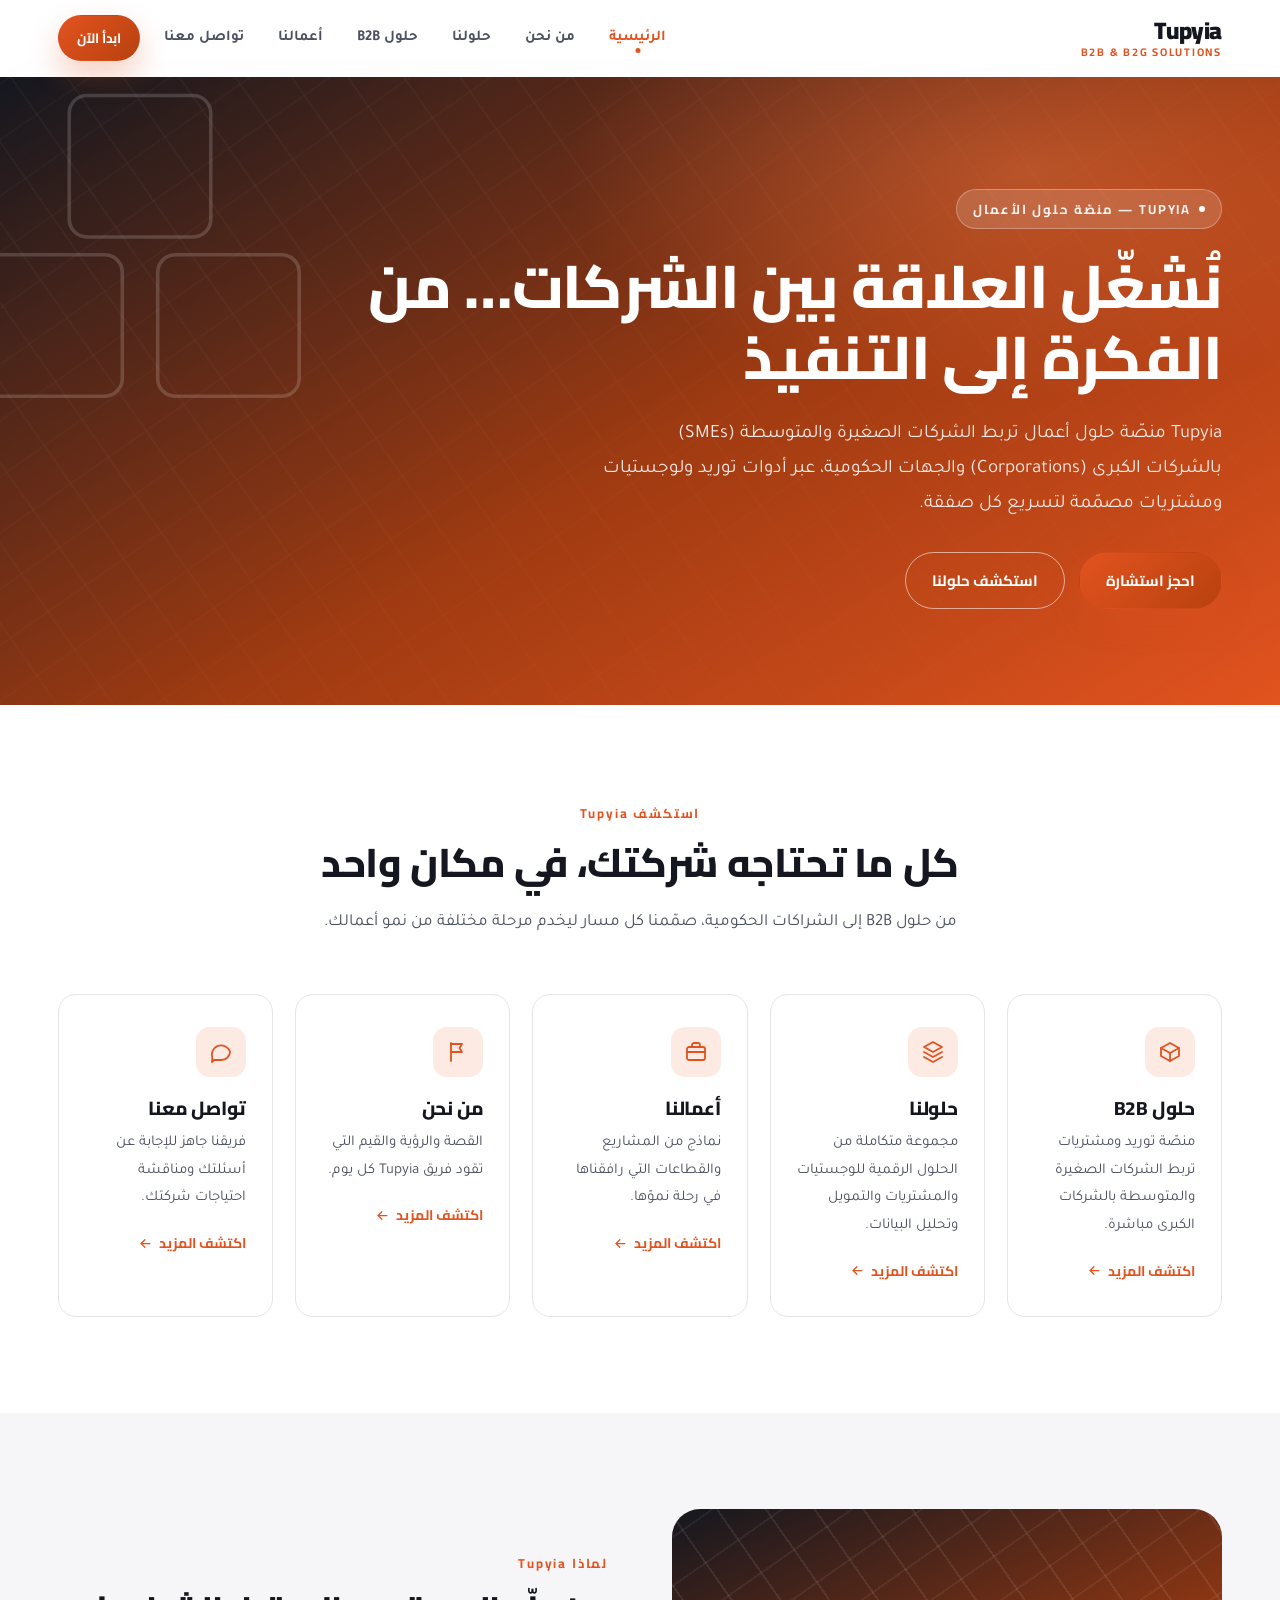
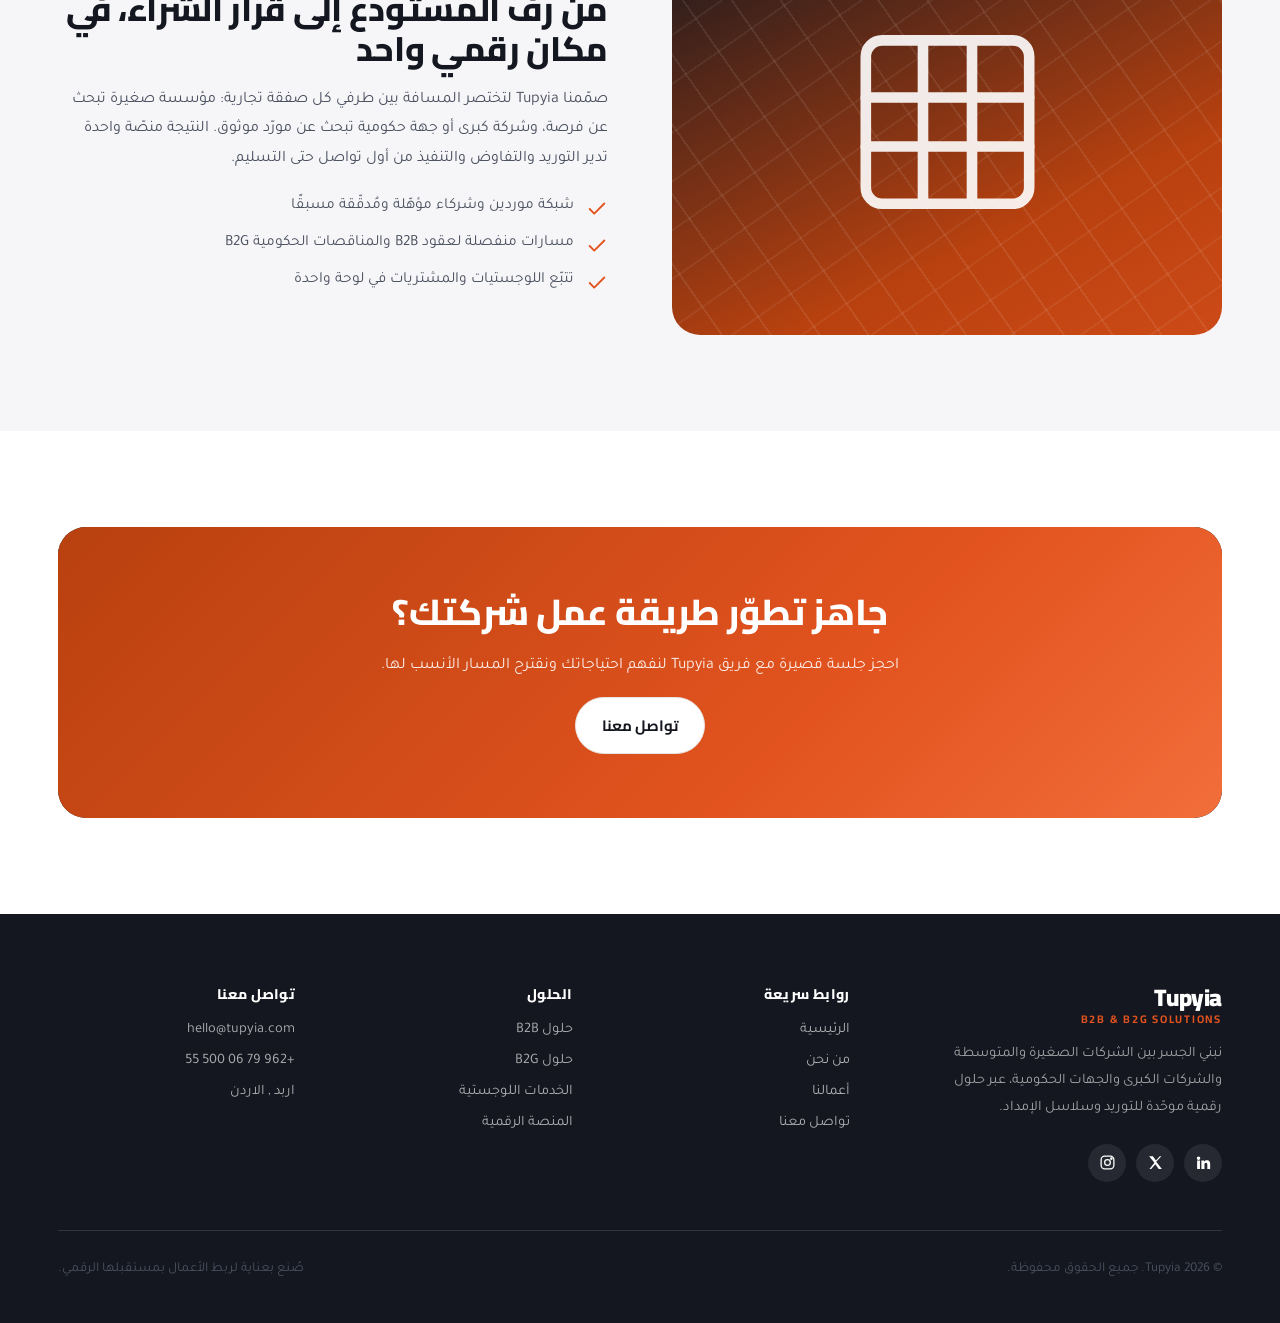
==== New folder (3)/index.html @ 929090be "Add files via upload" ====
<!DOCTYPE html>
<html lang="ar" dir="rtl">
<head>
<meta charset="UTF-8">
<meta name="viewport" content="width=device-width, initial-scale=1.0">
<title>Tupyia — منصّة حلول الأعمال B2B وB2G</title>
<meta name="description" content="Tupyia تربط الشركات الصغيرة والمتوسطة بالشركات الكبرى والجهات الحكومية عبر حلول توريد ولوجستيات ومشتريات موحّدة.">
<link rel="stylesheet" href="styles.css">
</head>
<body data-page="home">

<header class="site-header">
  <div class="container">
    <nav class="nav">
      <a href="index.html" class="logo">
        <strong>Tupyia</strong>
        <span>B2B &amp; B2G SOLUTIONS</span>
      </a>
      <div class="nav-panel" id="nav-panel">
        <ul class="nav-links">
          <li><a href="index.html" class="nav-link" data-page="home">الرئيسية</a></li>
          <li><a href="about.html" class="nav-link" data-page="about">من نحن</a></li>
          <li><a href="solutions.html" class="nav-link" data-page="solutions">حلولنا</a></li>
          <li><a href="business.html" class="nav-link" data-page="business">حلول B2B</a></li>
          <li><a href="work.html" class="nav-link" data-page="work">أعمالنا</a></li>
          <li><a href="contact.html" class="nav-link" data-page="contact">تواصل معنا</a></li>
        </ul>
        <div class="header-actions">
          <a href="contact.html" class="btn btn-primary btn-sm btn-cta">ابدأ الآن</a>
        </div>
      </div>
      <button class="menu-toggle" id="menu-toggle" type="button" aria-label="فتح القائمة" aria-expanded="false" aria-controls="nav-panel"><span></span></button>
    </nav>
  </div>
</header>

<main>

  <section class="hero">
    <svg class="hero-icon" viewBox="0 0 260 260" width="460" height="460" style="top:-70px; inset-inline-end:-90px;" aria-hidden="true">
      <rect x="40" y="140" width="80" height="80" rx="10" fill="none" stroke="#fff" stroke-width="2"/>
      <rect x="140" y="140" width="80" height="80" rx="10" fill="none" stroke="#fff" stroke-width="2"/>
      <rect x="90" y="50" width="80" height="80" rx="10" fill="none" stroke="#fff" stroke-width="2"/>
    </svg>
    <div class="container">
      <div class="hero-inner wide reveal">
        <span class="eyebrow">TUPYIA — منصّة حلول الأعمال</span>
        <h1>نُشغّل العلاقة بين الشركات… من الفكرة إلى التنفيذ</h1>
        <p class="lead">Tupyia منصّة حلول أعمال تربط الشركات الصغيرة والمتوسطة (SMEs) بالشركات الكبرى (Corporations) والجهات الحكومية، عبر أدوات توريد ولوجستيات ومشتريات مصمّمة لتسريع كل صفقة.</p>
        <div class="hero-actions">
          <a href="contact.html" class="btn btn-primary">احجز استشارة</a>
          <a href="solutions.html" class="btn btn-ghost">استكشف حلولنا</a>
        </div>
      </div>
    </div>
  </section>

  <section class="section">
    <div class="container">
      <div class="section-head center reveal">
        <span class="eyebrow-dark">استكشف Tupyia</span>
        <h2>كل ما تحتاجه شركتك، في مكان واحد</h2>
        <p>من حلول B2B إلى الشراكات الحكومية، صمّمنا كل مسار ليخدم مرحلة مختلفة من نمو أعمالك.</p>
      </div>

      <div class="grid grid-5" data-reveal-group>
        <a href="business.html" class="card reveal">
          <div class="card-icon">
            <svg viewBox="0 0 24 24" fill="none" stroke="currentColor" stroke-width="1.8" stroke-linecap="round" stroke-linejoin="round"><path d="M21 8l-9-5-9 5 9 5 9-5z"/><path d="M3 8v8l9 5 9-5V8"/><path d="M12 13v8"/></svg>
          </div>
          <h3>حلول B2B</h3>
          <p>منصّة توريد ومشتريات تربط الشركات الصغيرة والمتوسطة بالشركات الكبرى مباشرة.</p>
          <span class="card-link">اكتشف المزيد
            <svg viewBox="0 0 24 24" fill="none" stroke="currentColor" stroke-width="2" stroke-linecap="round" stroke-linejoin="round"><path d="M19 12H5"/><path d="M11 6l-6 6 6 6"/></svg>
          </span>
        </a>

        <a href="solutions.html" class="card reveal">
          <div class="card-icon">
            <svg viewBox="0 0 24 24" fill="none" stroke="currentColor" stroke-width="1.8" stroke-linecap="round" stroke-linejoin="round"><path d="M12 2l9 5-9 5-9-5 9-5z"/><path d="M3 12l9 5 9-5"/><path d="M3 17l9 5 9-5"/></svg>
          </div>
          <h3>حلولنا</h3>
          <p>مجموعة متكاملة من الحلول الرقمية للوجستيات والمشتريات والتمويل وتحليل البيانات.</p>
          <span class="card-link">اكتشف المزيد
            <svg viewBox="0 0 24 24" fill="none" stroke="currentColor" stroke-width="2" stroke-linecap="round" stroke-linejoin="round"><path d="M19 12H5"/><path d="M11 6l-6 6 6 6"/></svg>
          </span>
        </a>

        <a href="work.html" class="card reveal">
          <div class="card-icon">
            <svg viewBox="0 0 24 24" fill="none" stroke="currentColor" stroke-width="1.8" stroke-linecap="round" stroke-linejoin="round"><rect x="3" y="7" width="18" height="13" rx="2"/><path d="M8 7V5a2 2 0 0 1 2-2h4a2 2 0 0 1 2 2v2"/><path d="M3 12h18"/></svg>
          </div>
          <h3>أعمالنا</h3>
          <p>نماذج من المشاريع والقطاعات التي رافقناها في رحلة نموّها.</p>
          <span class="card-link">اكتشف المزيد
            <svg viewBox="0 0 24 24" fill="none" stroke="currentColor" stroke-width="2" stroke-linecap="round" stroke-linejoin="round"><path d="M19 12H5"/><path d="M11 6l-6 6 6 6"/></svg>
          </span>
        </a>

        <a href="about.html" class="card reveal">
          <div class="card-icon">
            <svg viewBox="0 0 24 24" fill="none" stroke="currentColor" stroke-width="1.8" stroke-linecap="round" stroke-linejoin="round"><path d="M5 3v18"/><path d="M5 4h11l-2.5 4L16 12H5"/></svg>
          </div>
          <h3>من نحن</h3>
          <p>القصة والرؤية والقيم التي تقود فريق Tupyia كل يوم.</p>
          <span class="card-link">اكتشف المزيد
            <svg viewBox="0 0 24 24" fill="none" stroke="currentColor" stroke-width="2" stroke-linecap="round" stroke-linejoin="round"><path d="M19 12H5"/><path d="M11 6l-6 6 6 6"/></svg>
          </span>
        </a>

        <a href="contact.html" class="card reveal">
          <div class="card-icon">
            <svg viewBox="0 0 24 24" fill="none" stroke="currentColor" stroke-width="1.8" stroke-linecap="round" stroke-linejoin="round"><path d="M21 11.5a8.5 8.5 0 0 1-8.5 8.5H5l-2 2 .3-3.9A8.5 8.5 0 1 1 21 11.5z"/></svg>
          </div>
          <h3>تواصل معنا</h3>
          <p>فريقنا جاهز للإجابة عن أسئلتك ومناقشة احتياجات شركتك.</p>
          <span class="card-link">اكتشف المزيد
            <svg viewBox="0 0 24 24" fill="none" stroke="currentColor" stroke-width="2" stroke-linecap="round" stroke-linejoin="round"><path d="M19 12H5"/><path d="M11 6l-6 6 6 6"/></svg>
          </span>
        </a>
      </div>
    </div>
  </section>

  <section class="section section-alt">
    <div class="container">
      <div class="split reveal">
        <div class="split-media">
          <div class="glyph">
            <svg viewBox="0 0 24 24" fill="none" stroke="currentColor" stroke-width="1.3" stroke-linecap="round" stroke-linejoin="round"><rect x="2" y="2" width="20" height="20" rx="2"/><line x1="2" y1="9" x2="22" y2="9"/><line x1="2" y1="15" x2="22" y2="15"/><line x1="9" y1="2" x2="9" y2="22"/><line x1="15" y1="2" x2="15" y2="22"/></svg>
          </div>
        </div>
        <div class="split-content">
          <span class="eyebrow-dark">لماذا Tupyia</span>
          <h2>من رفّ المستودع إلى قرار الشراء، في مكان رقمي واحد</h2>
          <p>صمّمنا Tupyia لتختصر المسافة بين طرفي كل صفقة تجارية: مؤسسة صغيرة تبحث عن فرصة، وشركة كبرى أو جهة حكومية تبحث عن مورّد موثوق. النتيجة منصّة واحدة تدير التوريد والتفاوض والتنفيذ من أول تواصل حتى التسليم.</p>
          <ul class="checklist">
            <li>
              <svg viewBox="0 0 24 24" fill="none" stroke="currentColor" stroke-width="2" stroke-linecap="round" stroke-linejoin="round"><path d="M20 6L9 17l-5-5"/></svg>
              شبكة موردين وشركاء مؤهّلة ومُدقّقة مسبقًا
            </li>
            <li>
              <svg viewBox="0 0 24 24" fill="none" stroke="currentColor" stroke-width="2" stroke-linecap="round" stroke-linejoin="round"><path d="M20 6L9 17l-5-5"/></svg>
              مسارات منفصلة لعقود B2B والمناقصات الحكومية B2G
            </li>
            <li>
              <svg viewBox="0 0 24 24" fill="none" stroke="currentColor" stroke-width="2" stroke-linecap="round" stroke-linejoin="round"><path d="M20 6L9 17l-5-5"/></svg>
              تتبّع اللوجستيات والمشتريات في لوحة واحدة
            </li>
          </ul>
        </div>
      </div>
    </div>
  </section>

  <section class="section">
    <div class="container">
      <div class="cta-banner reveal">
        <h2>جاهز تطوّر طريقة عمل شركتك؟</h2>
        <p>احجز جلسة قصيرة مع فريق Tupyia لنفهم احتياجاتك ونقترح المسار الأنسب لها.</p>
        <div class="hero-actions">
          <a href="contact.html" class="btn btn-secondary">تواصل معنا</a>
        </div>
      </div>
    </div>
  </section>

</main>

<footer class="site-footer">
  <div class="container">
    <div class="footer-grid">
      <div class="footer-col footer-brand">
        <a href="index.html" class="logo">
          <strong>Tupyia</strong>
          <span>B2B &amp; B2G SOLUTIONS</span>
        </a>
        <p>نبني الجسر بين الشركات الصغيرة والمتوسطة والشركات الكبرى والجهات الحكومية، عبر حلول رقمية موحّدة للتوريد وسلاسل الإمداد.</p>
        <div class="social-row">
          <a href="#" aria-label="لينكدإن"><svg viewBox="0 0 24 24" fill="currentColor"><path d="M4.98 3.5a2.5 2.5 0 1 1 0 5 2.5 2.5 0 0 1 0-5zM3 9h4v12H3zM9 9h3.8v1.7h.05c.53-1 1.83-2 3.77-2 4.03 0 4.78 2.6 4.78 6v6.3h-4v-5.6c0-1.34-.02-3.06-1.87-3.06-1.87 0-2.16 1.46-2.16 2.96V21H9z"/></svg></a>
          <a href="#" aria-label="إكس"><svg viewBox="0 0 24 24" fill="currentColor"><path d="M3 3l7.5 9.5L3.4 21H6l5.8-6.6L16.5 21H21l-8-10.1L20.3 3H18l-5.3 6-4.4-6H3z"/></svg></a>
          <a href="#" aria-label="إنستغرام"><svg viewBox="0 0 24 24" fill="none" stroke="currentColor" stroke-width="1.8"><rect x="3" y="3" width="18" height="18" rx="5"/><circle cx="12" cy="12" r="4"/><circle cx="17.5" cy="6.5" r="1"/></svg></a>
        </div>
      </div>
      <div class="footer-col">
        <h4>روابط سريعة</h4>
        <ul>
          <li><a href="index.html">الرئيسية</a></li>
          <li><a href="about.html">من نحن</a></li>
          <li><a href="work.html">أعمالنا</a></li>
          <li><a href="contact.html">تواصل معنا</a></li>
        </ul>
      </div>
      <div class="footer-col">
        <h4>الحلول</h4>
        <ul>
          <li><a href="business.html">حلول B2B</a></li>
          <li><a href="solutions.html">حلول B2G</a></li>
          <li><a href="solutions.html">الخدمات اللوجستية</a></li>
          <li><a href="solutions.html">المنصة الرقمية</a></li>
        </ul>
      </div>
      <div class="footer-col">
        <h4>تواصل معنا</h4>
        <ul>
          <li><a href="mailto:hello@tupyia.com">hello@tupyia.com</a></li>
          <li><a href="tel:+962 79 06 500 55">+962 79 06 500 55</a></li>
          <li><a href="contact.html">اربد , الاردن</a></li>
        </ul>
      </div>
    </div>
    <div class="footer-bottom">
      <p>© <span id="year"></span> Tupyia. جميع الحقوق محفوظة.</p>
      <p>صُنع بعناية لربط الأعمال بمستقبلها الرقمي.</p>
    </div>
  </div>
</footer>

<script src="script.js"></script>
</body>
</html>
---- New folder (3)/styles.css ----
/* ==========================================================================
   Tupyia — Design System
   Palette pulled from brand reference: warm burnt-orange over deep ink,
   crisp paper white, Apple-style generous whitespace + pill controls.
   ========================================================================== */

@import url('https://fonts.googleapis.com/css2?family=Cairo:wght@400;600;700;800;900&family=Tajawal:wght@300;400;500;700&display=swap');

:root{
  --ink:#14171F;
  --ink-soft:#4B5160;
  --ink-faint:#8A8F9C;
  --paper:#FFFFFF;
  --mist:#F6F6F8;
  --mist-deep:#EFEEEB;
  --line:#E7E5E2;

  --brand:#E2531F;
  --brand-deep:#B8410F;
  --brand-deeper:#7A2B0C;
  --brand-glow:#FF8552;
  --brand-tint:#FDEBE3;

  --radius-s:10px;
  --radius-m:18px;
  --radius-l:28px;
  --radius-pill:999px;

  --shadow-s:0 2px 10px rgba(20,23,31,.06);
  --shadow-m:0 12px 30px rgba(20,23,31,.10);
  --shadow-brand:0 14px 30px rgba(226,83,31,.28);

  --ease:cubic-bezier(.22,.9,.3,1);
  --container:1220px;

  --font-display:'Cairo', 'Segoe UI', Tahoma, sans-serif;
  --font-body:'Tajawal', 'Segoe UI', Tahoma, sans-serif;
}

*, *::before, *::after{ box-sizing:border-box; }
html{ scroll-behavior:smooth; }
@media (prefers-reduced-motion: reduce){
  html{ scroll-behavior:auto; }
  *, *::before, *::after{ animation-duration:.001ms !important; animation-iteration-count:1 !important; transition-duration:.001ms !important; scroll-behavior:auto !important; }
}

body{
  margin:0;
  font-family:var(--font-body);
  color:var(--ink);
  background:var(--paper);
  -webkit-font-smoothing:antialiased;
  text-rendering:optimizeLegibility;
  overflow-x:hidden;
}

h1,h2,h3,h4{
  font-family:var(--font-display);
  font-weight:800;
  line-height:1.18;
  margin:0 0 .5em;
  letter-spacing:-.01em;
}
p{ margin:0 0 1em; color:var(--ink-soft); line-height:1.85; }
a{ color:inherit; text-decoration:none; }
img{ max-width:100%; display:block; }
ul{ margin:0; padding:0; list-style:none; }
button{ font-family:inherit; }

::selection{ background:var(--brand); color:#fff; }

:focus-visible{
  outline:3px solid var(--brand-glow);
  outline-offset:3px;
  border-radius:6px;
}

.container{
  width:100%;
  max-width:var(--container);
  margin:0 auto;
  padding:0 28px;
}

.visually-hidden{
  position:absolute; width:1px; height:1px; overflow:hidden;
  clip:rect(0 0 0 0); white-space:nowrap;
}

/* ---------------------------------- Header --------------------------------- */

.site-header{
  position:sticky; top:0; z-index:100;
  background:rgba(255,255,255,.78);
  backdrop-filter:saturate(180%) blur(16px);
  -webkit-backdrop-filter:saturate(180%) blur(16px);
  border-bottom:1px solid transparent;
  transition:border-color .3s var(--ease), box-shadow .3s var(--ease);
}
.site-header.scrolled{
  border-bottom-color:var(--line);
  box-shadow:var(--shadow-s);
}
.nav{
  display:flex;
  align-items:center;
  justify-content:space-between;
  gap:24px;
  height:76px;
}
.logo{
  display:flex;
  flex-direction:column;
  line-height:1;
  font-family:var(--font-display);
}
.logo strong{
  font-size:24px;
  font-weight:900;
  color:var(--ink);
  letter-spacing:-.02em;
}
.logo span{
  font-size:11px;
  font-weight:700;
  color:var(--brand);
  letter-spacing:.16em;
  margin-top:4px;
}

.nav-panel{
  display:flex;
  align-items:center;
  gap:8px;
}
.nav-links{
  display:flex;
  align-items:center;
  gap:2px;
}
.nav-link{
  position:relative;
  padding:10px 16px;
  font-size:15px;
  font-weight:600;
  color:var(--ink-soft);
  border-radius:var(--radius-pill);
  transition:color .2s, background .2s;
  white-space:nowrap;
}
.nav-link:hover{ color:var(--ink); background:var(--mist); }
.nav-link.active{ color:var(--brand); }
.nav-link.active::after{
  content:"";
  position:absolute;
  bottom:2px; left:50%;
  transform:translateX(-50%);
  width:5px; height:5px;
  border-radius:50%;
  background:var(--brand);
}

.header-actions{ display:flex; align-items:center; gap:12px; }

.menu-toggle{
  display:none;
  width:44px; height:44px;
  border-radius:50%;
  border:1px solid var(--line);
  background:var(--paper);
  align-items:center; justify-content:center;
  cursor:pointer;
}
.menu-toggle span{
  position:relative;
  width:18px; height:2px;
  background:var(--ink);
  display:block;
}
.menu-toggle span::before, .menu-toggle span::after{
  content:"";
  position:absolute; left:0;
  width:18px; height:2px;
  background:var(--ink);
  transition:transform .25s var(--ease), opacity .25s var(--ease);
}
.menu-toggle span::before{ top:-6px; }
.menu-toggle span::after{ top:6px; }
.nav-panel.open .menu-toggle span{ background:transparent; }
.nav-panel.open .menu-toggle span::before{ top:0; transform:rotate(45deg); }
.nav-panel.open .menu-toggle span::after{ top:0; transform:rotate(-45deg); }

/* ---------------------------------- Buttons --------------------------------- */

.btn{
  display:inline-flex;
  align-items:center;
  justify-content:center;
  gap:8px;
  padding:13px 26px;
  border-radius:var(--radius-pill);
  font-family:var(--font-display);
  font-weight:700;
  font-size:15px;
  border:1.5px solid transparent;
  cursor:pointer;
  transition:transform .25s var(--ease), box-shadow .25s var(--ease), background .25s var(--ease), color .25s var(--ease), border-color .25s var(--ease);
}
.btn:active{ transform:scale(.97); }
.btn-primary{
  background:linear-gradient(135deg, var(--brand), var(--brand-deep));
  color:#fff;
  box-shadow:var(--shadow-brand);
}
.btn-primary:hover{ transform:translateY(-2px); box-shadow:0 18px 34px rgba(226,83,31,.36); }
.btn-secondary{
  background:var(--paper);
  color:var(--ink);
  border-color:var(--line);
}
.btn-secondary:hover{ border-color:var(--ink); }
.btn-ghost{
  background:transparent;
  color:var(--paper);
  border-color:rgba(255,255,255,.55);
}
.btn-ghost:hover{ background:rgba(255,255,255,.12); }
.btn-sm{ padding:9px 18px; font-size:13.5px; }
.btn svg{ width:16px; height:16px; }

/* ---------------------------------- Hero --------------------------------- */

.hero{
  position:relative;
  overflow:hidden;
  color:#fff;
  background:var(--ink);
}
.hero::before{
  /* crate / pallet-rack crosshatch, tinted with the brand duotone */
  content:"";
  position:absolute; inset:0;
  background:
    linear-gradient(150deg, rgba(20,23,31,.55) 0%, rgba(184,65,15,.85) 55%, var(--brand) 100%),
    repeating-linear-gradient(55deg, rgba(255,255,255,.07) 0 2px, transparent 2px 46px),
    repeating-linear-gradient(-35deg, rgba(255,255,255,.05) 0 2px, transparent 2px 46px);
  z-index:0;
}
.hero::after{
  content:"";
  position:absolute; inset:0;
  background:radial-gradient(60% 60% at 80% 15%, rgba(255,133,82,.35), transparent 60%);
  z-index:0;
}
.hero-icon{
  position:absolute;
  opacity:.16;
  z-index:0;
  pointer-events:none;
}
.hero-inner{
  position:relative;
  z-index:1;
  padding:112px 0 96px;
  max-width:760px;
}
.hero-inner.wide{ max-width:900px; }
.eyebrow{
  display:inline-flex;
  align-items:center;
  gap:8px;
  font-family:var(--font-display);
  font-size:13px;
  font-weight:700;
  letter-spacing:.14em;
  color:rgba(255,255,255,.92);
  background:rgba(255,255,255,.14);
  border:1px solid rgba(255,255,255,.28);
  padding:7px 16px;
  border-radius:var(--radius-pill);
  margin-bottom:22px;
}
.eyebrow::before{
  content:"";
  width:6px; height:6px;
  border-radius:50%;
  background:#fff;
}
.hero h1{
  font-size:clamp(34px, 5.4vw, 60px);
  color:#fff;
  margin-bottom:.4em;
}
.hero p.lead{
  font-size:clamp(16px, 2vw, 19px);
  color:rgba(255,255,255,.88);
  max-width:620px;
  margin-bottom:1.6em;
}
.hero-actions{
  display:flex;
  flex-wrap:wrap;
  gap:14px;
}

/* small hero variant used on interior pages */
.hero.hero-compact .hero-inner{ padding:76px 0 64px; }
.hero.hero-compact h1{ font-size:clamp(30px, 4.4vw, 46px); }

/* ---------------------------------- Sections --------------------------------- */

.section{ padding:96px 0; }
.section-alt{ background:var(--mist); }
.section-tight{ padding:64px 0; }

.section-head{
  max-width:660px;
  margin-bottom:56px;
}
.section-head.center{ margin-left:auto; margin-right:auto; text-align:center; }
.section-head .eyebrow-dark{
  display:inline-block;
  font-family:var(--font-display);
  font-size:13px;
  font-weight:700;
  letter-spacing:.14em;
  color:var(--brand);
  margin-bottom:14px;
}
.section-head h2{ font-size:clamp(26px, 3.4vw, 40px); color:var(--ink); }
.section-head p{ font-size:17px; }

/* ---------------------------------- Pillar / feature cards --------------------------------- */

.grid{
  display:grid;
  gap:22px;
}
.grid-5{ grid-template-columns:repeat(5, 1fr); }
.grid-3{ grid-template-columns:repeat(3, 1fr); }
.grid-2{ grid-template-columns:repeat(2, 1fr); }

.card{
  background:var(--paper);
  border:1px solid var(--line);
  border-radius:var(--radius-m);
  padding:32px 26px;
  transition:transform .3s var(--ease), box-shadow .3s var(--ease), border-color .3s var(--ease);
}
.card:hover{
  transform:translateY(-6px);
  box-shadow:var(--shadow-m);
  border-color:transparent;
}
.card-icon{
  width:50px; height:50px;
  border-radius:14px;
  background:var(--brand-tint);
  display:flex; align-items:center; justify-content:center;
  margin-bottom:20px;
}
.card-icon svg{ width:24px; height:24px; color:var(--brand); }
.card h3{ font-size:19px; color:var(--ink); margin-bottom:.5em; }
.card p{ font-size:15px; margin-bottom:0; }
.card-link{
  display:inline-flex;
  align-items:center;
  gap:6px;
  margin-top:18px;
  font-family:var(--font-display);
  font-weight:700;
  font-size:14px;
  color:var(--brand);
}
.card-link svg{ width:15px; height:15px; transition:transform .25s var(--ease); }
.card:hover .card-link svg{ transform:translateX(-4px); }

/* ---------------------------------- Split layout --------------------------------- */

.split{
  display:grid;
  grid-template-columns:1fr 1fr;
  gap:64px;
  align-items:center;
}
.split-reverse{ direction:ltr; }
.split-reverse > *{ direction:rtl; }
.split-media{
  position:relative;
  aspect-ratio:4/3.1;
  border-radius:var(--radius-l);
  overflow:hidden;
  background:linear-gradient(155deg, var(--ink) 0%, var(--brand-deep) 70%, var(--brand) 130%);
}
.split-media::before{
  content:"";
  position:absolute; inset:0;
  background:
    repeating-linear-gradient(55deg, rgba(255,255,255,.08) 0 2px, transparent 2px 40px),
    repeating-linear-gradient(-35deg, rgba(255,255,255,.06) 0 2px, transparent 2px 40px);
}
.split-media .glyph{
  position:absolute; inset:0;
  display:flex; align-items:center; justify-content:center;
}
.split-media .glyph svg{ width:46%; height:46%; opacity:.9; color:#fff; }
.split-content .eyebrow-dark{
  display:inline-block;
  font-family:var(--font-display);
  font-size:13px;
  font-weight:700;
  letter-spacing:.14em;
  color:var(--brand);
  margin-bottom:14px;
}
.split-content h2{ font-size:clamp(24px, 3vw, 34px); color:var(--ink); }
.checklist{ margin-top:22px; display:flex; flex-direction:column; gap:14px; }
.checklist li{
  display:flex;
  align-items:flex-start;
  gap:12px;
  font-size:15.5px;
  color:var(--ink-soft);
}
.checklist svg{
  width:22px; height:22px;
  flex:none;
  color:var(--brand);
  margin-top:1px;
}

/* ---------------------------------- Process (legit sequence) --------------------------------- */

.process{
  display:grid;
  grid-template-columns:repeat(4, 1fr);
  gap:0;
  counter-reset:step;
}
.step{
  position:relative;
  padding:0 26px 0 0;
  border-inline-start:1px solid var(--line);
  padding-inline-start:26px;
}
.step:first-child{ border-inline-start:none; padding-inline-start:0; }
.step-num{
  font-family:var(--font-display);
  font-weight:900;
  font-size:14px;
  color:var(--brand);
  letter-spacing:.08em;
  margin-bottom:14px;
}
.step h3{ font-size:18px; color:var(--ink); margin-bottom:.5em; }
.step p{ font-size:14.5px; }

/* ---------------------------------- Values grid --------------------------------- */

.value-card{
  padding:28px 24px;
  border-radius:var(--radius-m);
  background:var(--paper);
  border:1px solid var(--line);
}
.value-card h3{ font-size:17px; color:var(--ink); }
.value-card p{ font-size:14.5px; margin-bottom:0; }

/* ---------------------------------- Work / portfolio --------------------------------- */

.work-card{
  border-radius:var(--radius-m);
  overflow:hidden;
  border:1px solid var(--line);
  background:var(--paper);
  transition:transform .3s var(--ease), box-shadow .3s var(--ease);
}
.work-card:hover{ transform:translateY(-6px); box-shadow:var(--shadow-m); }
.work-thumb{
  aspect-ratio:16/10;
  position:relative;
  background:linear-gradient(150deg, var(--ink), var(--brand-deep) 75%, var(--brand) 130%);
}
.work-thumb::before{
  content:"";
  position:absolute; inset:0;
  background:repeating-linear-gradient(55deg, rgba(255,255,255,.08) 0 2px, transparent 2px 34px);
}
.work-thumb .glyph{ position:absolute; inset:0; display:flex; align-items:center; justify-content:center; }
.work-thumb .glyph svg{ width:34%; height:34%; color:#fff; opacity:.92; }
.work-body{ padding:24px; }
.work-tag{
  display:inline-block;
  font-family:var(--font-display);
  font-size:12px;
  font-weight:700;
  letter-spacing:.08em;
  color:var(--brand);
  background:var(--brand-tint);
  padding:5px 12px;
  border-radius:var(--radius-pill);
  margin-bottom:14px;
}
.work-body h3{ font-size:18px; color:var(--ink); margin-bottom:.4em; }
.work-body p{ font-size:14.5px; margin-bottom:0; }

/* ---------------------------------- CTA banner --------------------------------- */

.cta-banner{
  position:relative;
  overflow:hidden;
  border-radius:var(--radius-l);
  padding:64px 48px;
  text-align:center;
  color:#fff;
  background:var(--ink);
}
.cta-banner::before{
  content:"";
  position:absolute; inset:0;
  background:
    linear-gradient(135deg, var(--brand-deep), var(--brand) 65%, var(--brand-glow) 130%),
    repeating-linear-gradient(55deg, rgba(255,255,255,.08) 0 2px, transparent 2px 42px);
}
.cta-banner > *{ position:relative; z-index:1; }
.cta-banner h2{ color:#fff; font-size:clamp(24px,3.2vw,36px); }
.cta-banner p{ color:rgba(255,255,255,.9); max-width:520px; margin-left:auto; margin-right:auto; }
.cta-banner .hero-actions{ justify-content:center; margin-top:8px; }

/* ---------------------------------- Contact --------------------------------- */

.contact-grid{
  display:grid;
  grid-template-columns:1.1fr .9fr;
  gap:56px;
  align-items:start;
}
.field{ margin-bottom:20px; }
.field label{
  display:block;
  font-family:var(--font-display);
  font-size:13.5px;
  font-weight:700;
  color:var(--ink);
  margin-bottom:8px;
}
.field input, .field textarea{
  width:100%;
  padding:14px 16px;
  border-radius:var(--radius-s);
  border:1.5px solid var(--line);
  background:var(--mist);
  font-family:var(--font-body);
  font-size:15px;
  color:var(--ink);
  resize:vertical;
  transition:border-color .2s, background .2s;
}
.field input:focus, .field textarea:focus{
  outline:none;
  border-color:var(--brand);
  background:var(--paper);
}
.field-row{ display:grid; grid-template-columns:1fr 1fr; gap:16px; }
.form-status{
  margin-top:8px;
  font-size:14.5px;
  font-weight:600;
  min-height:20px;
}
.form-status.ok{ color:#1a7a3f; }
.form-status.err{ color:#c23b22; }

.info-card{
  background:var(--mist);
  border-radius:var(--radius-m);
  padding:30px;
}
.info-row{
  display:flex;
  gap:16px;
  padding:16px 0;
  border-top:1px solid var(--line);
}
.info-row:first-child{ border-top:none; padding-top:0; }
.info-row .card-icon{ margin-bottom:0; flex:none; }
.info-row h4{ font-family:var(--font-display); font-size:15px; color:var(--ink); margin:0 0 4px; }
.info-row p{ font-size:14.5px; margin:0; }

/* ---------------------------------- Footer --------------------------------- */

.site-footer{
  background:var(--ink);
  color:rgba(255,255,255,.7);
  padding:72px 0 28px;
}
.footer-grid{
  display:grid;
  grid-template-columns:1.4fr 1fr 1fr 1fr;
  gap:40px;
  padding-bottom:48px;
  border-bottom:1px solid rgba(255,255,255,.12);
}
.footer-brand .logo strong{ color:#fff; }
.footer-brand p{ color:rgba(255,255,255,.6); font-size:14.5px; max-width:280px; margin-top:16px; }
.footer-col h4{
  font-family:var(--font-display);
  font-size:14px;
  color:#fff;
  margin-bottom:18px;
  letter-spacing:.03em;
}
.footer-col ul{ display:flex; flex-direction:column; gap:12px; }
.footer-col a{ font-size:14.5px; color:rgba(255,255,255,.65); transition:color .2s; }
.footer-col a:hover{ color:var(--brand-glow); }
.social-row{ display:flex; gap:10px; margin-top:22px; }
.social-row a{
  width:38px; height:38px;
  border-radius:50%;
  background:rgba(255,255,255,.08);
  display:flex; align-items:center; justify-content:center;
  transition:background .2s;
}
.social-row a:hover{ background:var(--brand); }
.social-row svg{ width:17px; height:17px; color:#fff; }
.footer-bottom{
  padding-top:26px;
  display:flex;
  justify-content:space-between;
  align-items:center;
  flex-wrap:wrap;
  gap:12px;
  font-size:13.5px;
  color:rgba(255,255,255,.5);
}

/* ---------------------------------- Reveal-on-scroll --------------------------------- */

.reveal{
  opacity:0;
  transform:translateY(18px);
  transition:opacity .7s var(--ease), transform .7s var(--ease);
}
.reveal.is-visible{ opacity:1; transform:none; }
@media (prefers-reduced-motion: reduce){
  .reveal{ opacity:1; transform:none; transition:none; }
}

/* ---------------------------------- Responsive --------------------------------- */

@media (max-width: 980px){
  .grid-5{ grid-template-columns:repeat(2, 1fr); }
  .grid-3{ grid-template-columns:repeat(2, 1fr); }
  .process{ grid-template-columns:repeat(2, 1fr); gap:32px 0; }
  .step{ border-inline-start:none; padding-inline-start:0; }
  .footer-grid{ grid-template-columns:1fr 1fr; gap:36px; }
}

@media (max-width: 860px){
  .nav-panel{
    position:fixed;
    inset:76px 0 0 0;
    background:var(--paper);
    flex-direction:column;
    align-items:stretch;
    padding:20px 24px;
    transform:translateY(-8px);
    opacity:0;
    pointer-events:none;
    transition:opacity .25s var(--ease), transform .25s var(--ease);
    overflow-y:auto;
  }
  .nav-panel.open{ opacity:1; transform:none; pointer-events:auto; }
  .nav-links{ flex-direction:column; align-items:stretch; gap:4px; }
  .nav-link{ padding:14px 16px; font-size:16px; }
  .header-actions .btn-cta{ display:none; }
  .nav-panel.open .header-actions{ margin-top:18px; }
  .nav-panel .header-actions .btn-cta{ display:inline-flex; width:100%; }
  .menu-toggle{ display:flex; }

  .split, .split-reverse{ grid-template-columns:1fr; direction:rtl; }
  .split-media{ aspect-ratio:16/10; }
  .contact-grid{ grid-template-columns:1fr; }
}

@media (max-width: 640px){
  .container{ padding:0 20px; }
  .grid-5, .grid-3, .grid-2{ grid-template-columns:1fr; }
  .process{ grid-template-columns:1fr; }
  .hero-inner{ padding:84px 0 64px; }
  .footer-grid{ grid-template-columns:1fr; }
  .field-row{ grid-template-columns:1fr; }
  .cta-banner{ padding:48px 24px; }
}
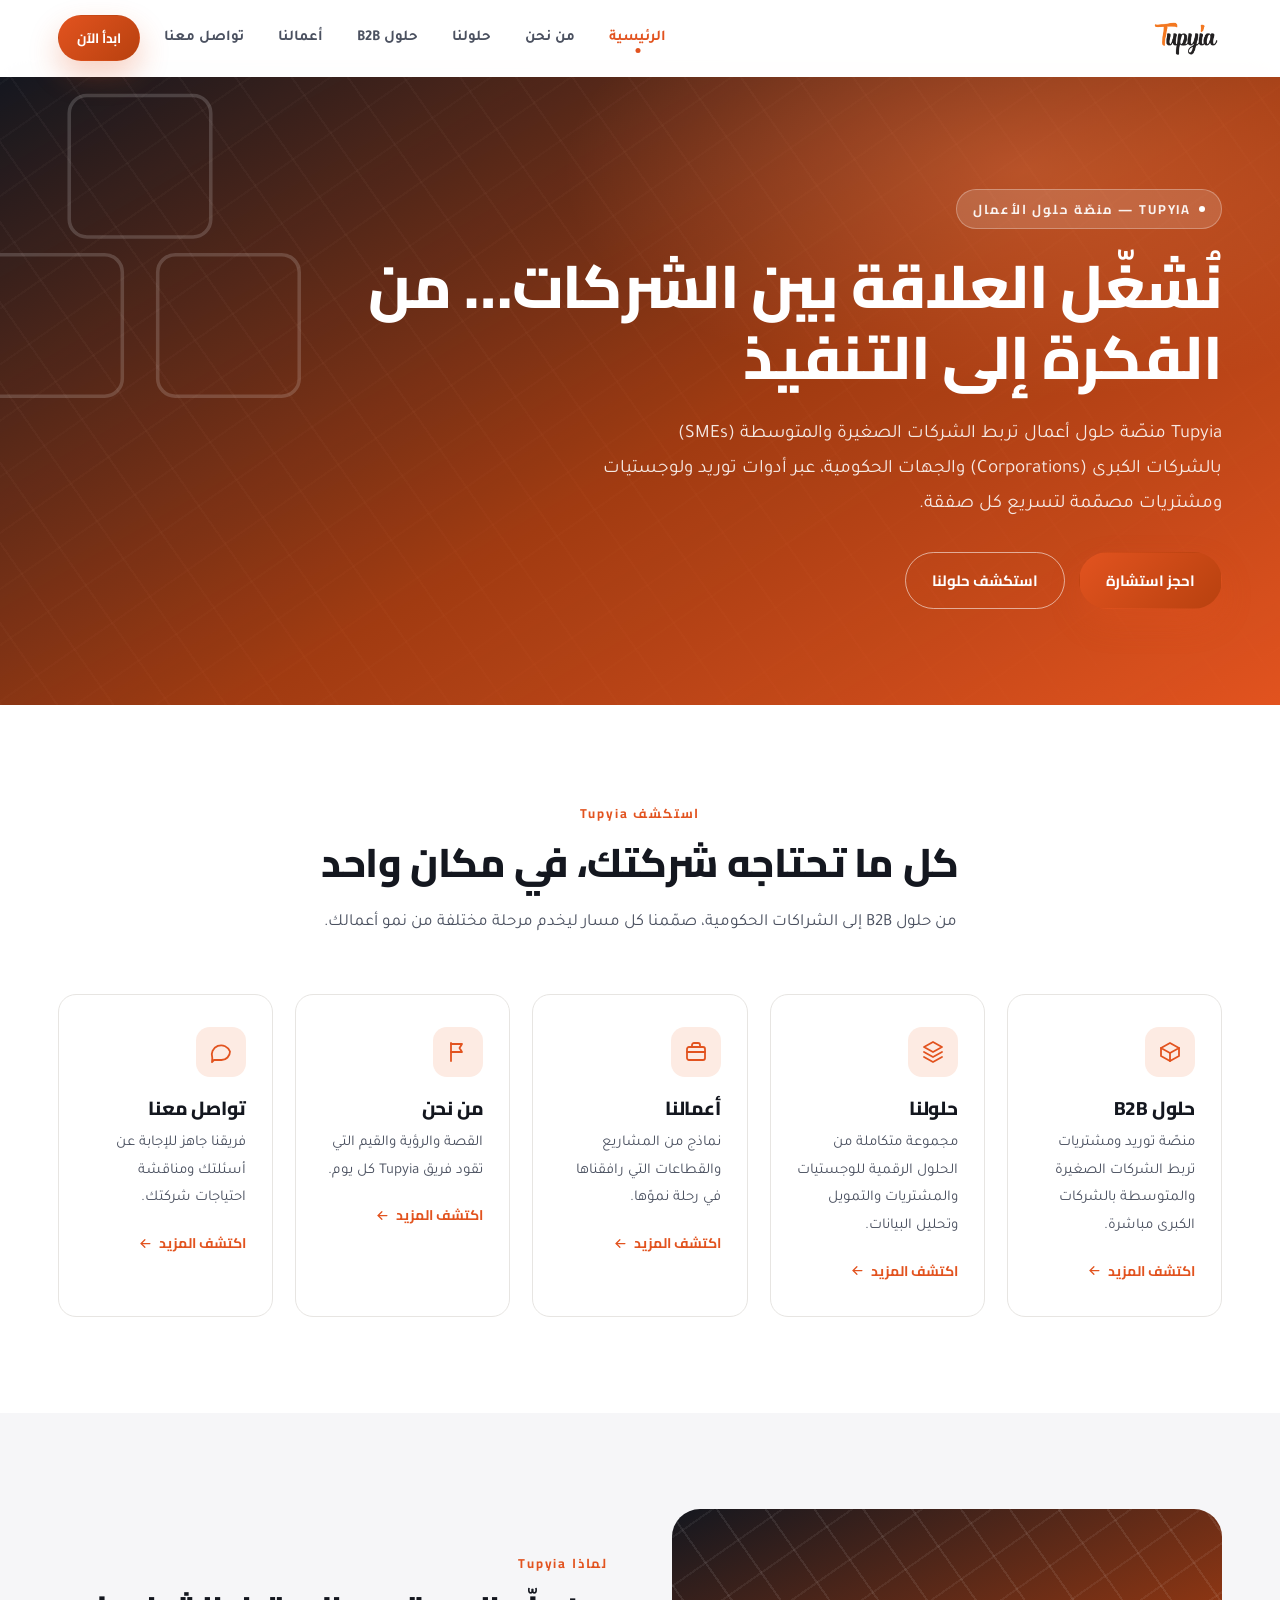
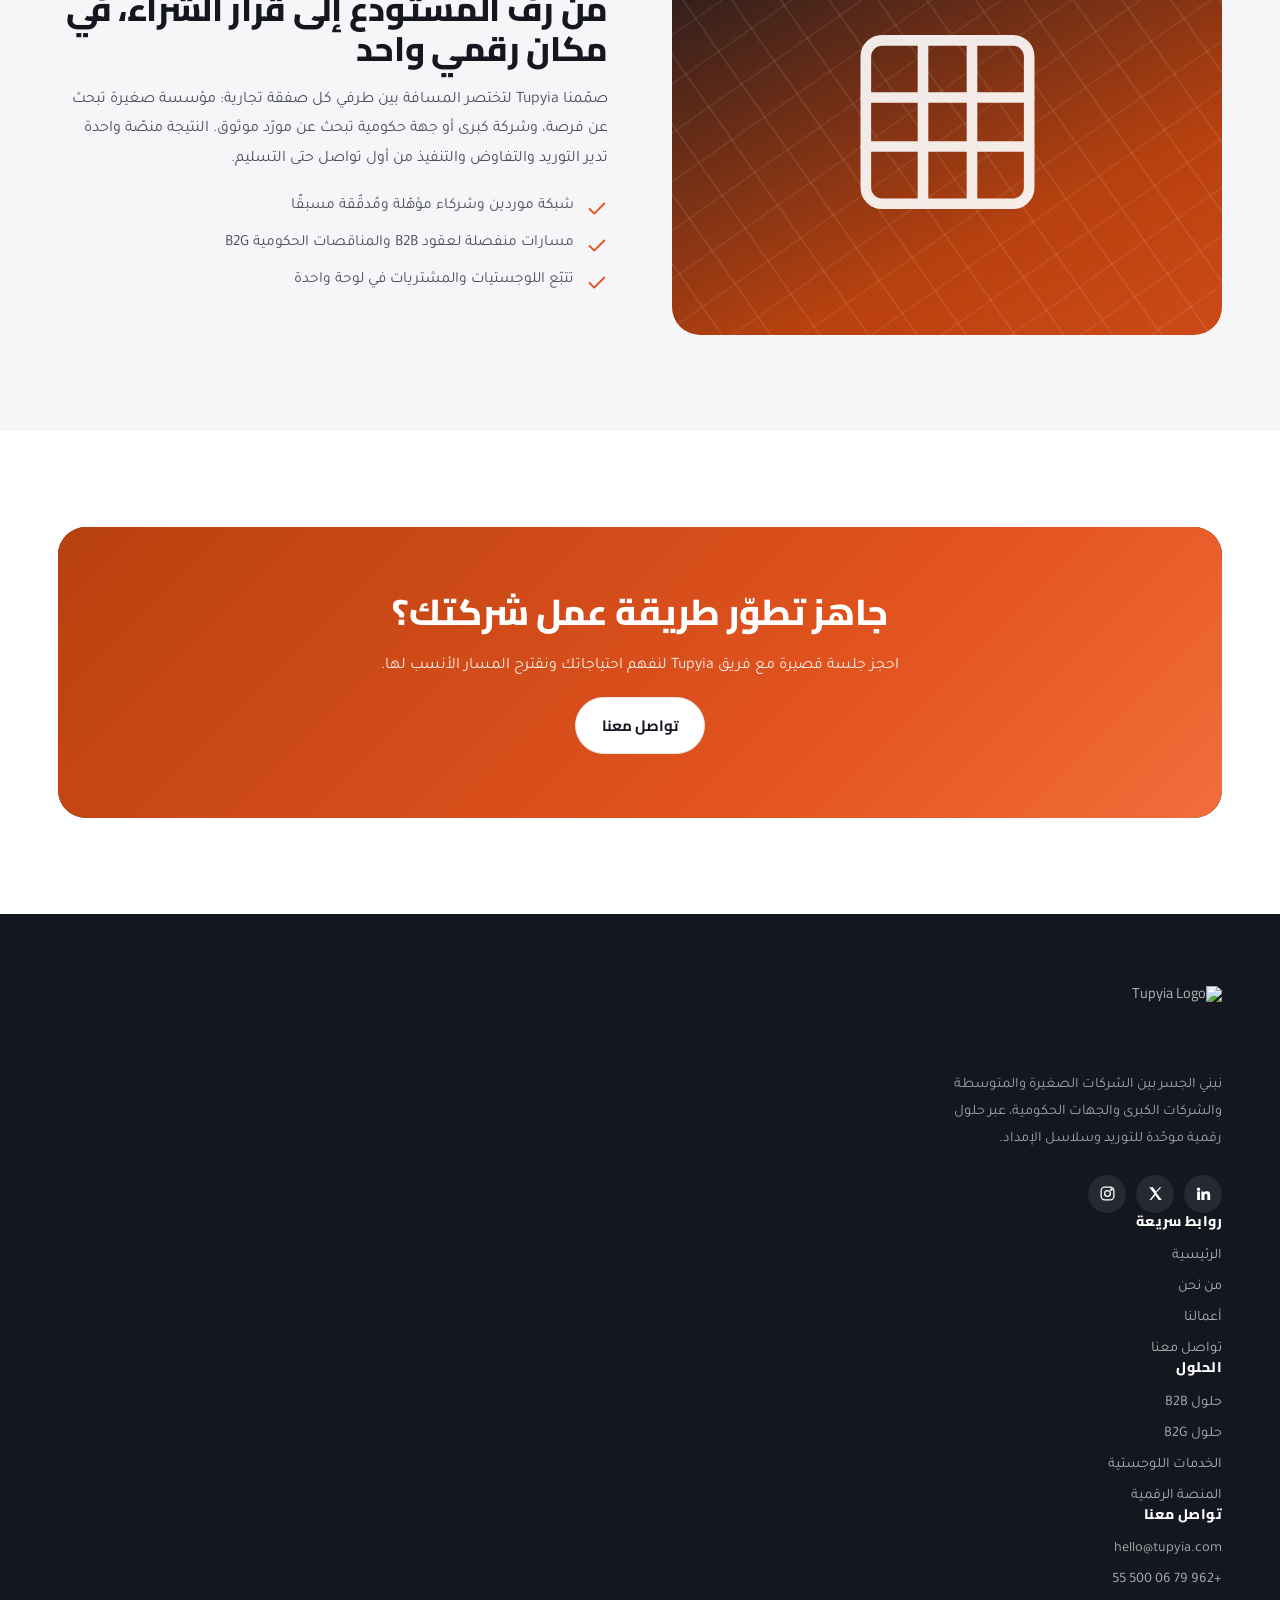
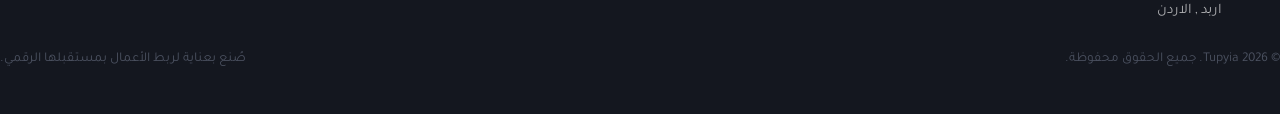
==== commit 1cdf8721: "Add files via upload" ====
--- a/New folder (3)/index.html
+++ b/New folder (3)/index.html
@@ -12,10 +12,9 @@
 <header class="site-header">
   <div class="container">
     <nav class="nav">
-      <a href="index.html" class="logo">
-        <strong>Tupyia</strong>
-        <span>B2B &amp; B2G SOLUTIONS</span>
-      </a>
+     <a href="index.html" class="logo">
+  <img src="logo.png" alt="Tupyia Logo" class="web-logo">
+	 </a>
       <div class="nav-panel" id="nav-panel">
         <ul class="nav-links">
           <li><a href="index.html" class="nav-link" data-page="home">الرئيسية</a></li>
@@ -169,12 +168,10 @@
 
 <footer class="site-footer">
   <div class="container">
-    <div class="footer-grid">
-      <div class="footer-col footer-brand">
-        <a href="index.html" class="logo">
-          <strong>Tupyia</strong>
-          <span>B2B &amp; B2G SOLUTIONS</span>
-        </a>
+    <div class="footer-col footer-brand">
+  <a href="index.html" class="logo">
+    <img src="images/logo.png" alt="Tupyia Logo" class="web-logo">
+  </a>
         <p>نبني الجسر بين الشركات الصغيرة والمتوسطة والشركات الكبرى والجهات الحكومية، عبر حلول رقمية موحّدة للتوريد وسلاسل الإمداد.</p>
         <div class="social-row">
           <a href="#" aria-label="لينكدإن"><svg viewBox="0 0 24 24" fill="currentColor"><path d="M4.98 3.5a2.5 2.5 0 1 1 0 5 2.5 2.5 0 0 1 0-5zM3 9h4v12H3zM9 9h3.8v1.7h.05c.53-1 1.83-2 3.77-2 4.03 0 4.78 2.6 4.78 6v6.3h-4v-5.6c0-1.34-.02-3.06-1.87-3.06-1.87 0-2.16 1.46-2.16 2.96V21H9z"/></svg></a>
--- a/New folder (3)/styles.css
+++ b/New folder (3)/styles.css
@@ -692,3 +692,14 @@
   .field-row{ grid-template-columns:1fr; }
   .cta-banner{ padding:48px 24px; }
 }
+.logo img.web-logo {
+  height: 40px;       /* Adjust this value to make the logo larger or smaller */
+  width: auto;        /* This maintains the original aspect ratio */
+  display: block;
+}
+.site-footer .logo img.web-logo {
+  height: 50px;          /* Slightly larger than the header logo so it stands out */
+  width: auto;           /* Keeps the logo aspect ratio perfect */
+  margin-bottom: 20px;   /* Adds a clean space between the logo and the Arabic text below it */
+  display: inline-block;
+}
